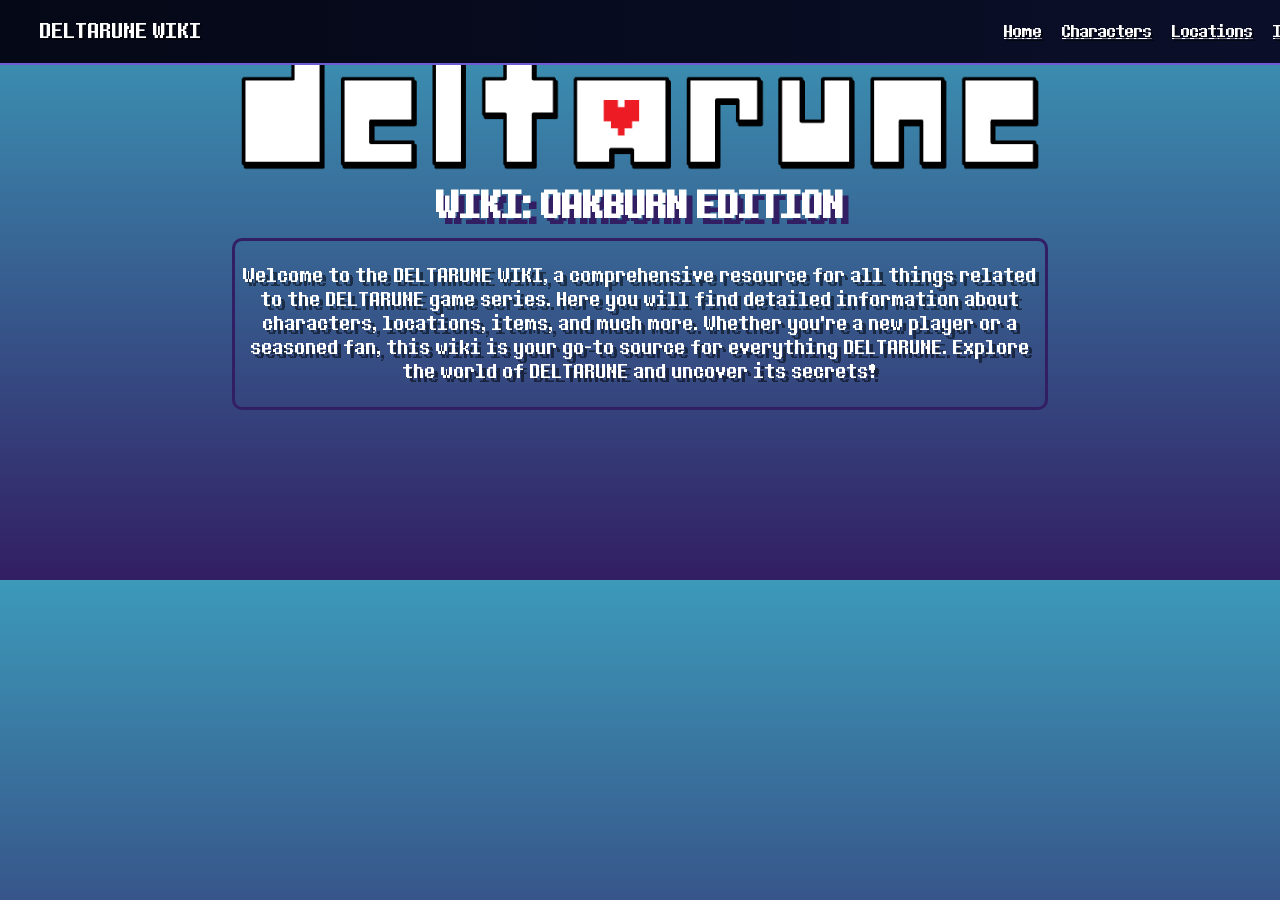
==== index.html @ 46a33f10 "one hell of a start Co-authored-by: Copilot <copilot@github.com>" ====
<!DOCTYPE html>
<html lang="en">
<head>
    <meta charset="UTF-8">
    <meta name="viewport" content="width=device-width, initial-scale=1.0">
    <title>DELTARUNE WIKI oakburn</title>
    <link rel="stylesheet" href="style.css">
</head>
<body>

<header class="header">
    <div class="nav-left">
        <span class="site-name">DELTARUNE WIKI</span>
    </div>

    <nav class="nav-bar">
        <a href="#">Home</a>
        <a href="#">Characters</a>
        <a href="#">Locations</a>
        <a href="#">Items</a>
    </nav>
</header>

    <img class="logo" src="DRLOGO.png" alt="DELTARUNE Logo">
    <h1 class="subtitle">WIKI: OAKBURN EDITION</h1>

<section class="subtextStyle">
    <p>Welcome to the DELTARUNE WIKI, a comprehensive resource for all things related to the DELTARUNE game series. Here you will find detailed information about characters, locations, items, and much more. Whether you're a new player or a seasoned fan, this wiki is your go-to source for everything DELTARUNE. Explore the world of DELTARUNE and uncover its secrets!</p>
</section>


    


    <script src="script.js"></script>
</body>
</html>
---- style.css ----
html {
    padding: 0px;
}


body {
    font-family: 'Determination';
    margin: 20px;
    padding: 150px;
    background: linear-gradient(to bottom, #3c9ab9, #321e63);
}

.logo {
    position: absolute;
    top: -120px;
    left: 50%;
    transform: translateX(-50%);
    width: 800px;
    height: auto;
}

.subtitle {
    text-align: center;
    color: white;
    font-size: 24px;
    margin-top: 20px;
    text-shadow: #321e63 4px 4px 0px;
    scale: 1.5;
}

.subtextStyle {
    text-align: center;
    color: rgb(255, 255, 255);
    font-size: 18px;
    margin-top: 10px;
    text-shadow: #00000081 4px 4px 0px;
    border: #321e63;
        border-width: 3px;
        border-style: solid;
        border-radius: 10px;
        padding: 5px;
        width: 800px;
        margin-left: auto;
        margin-right: auto;
}

.header{
        position:fixed;
        top:0;
      width:100%;
      background:linear-gradient(to right,#050816,#0b0f2a);
      border-bottom:2px solid #6f5bd3;
      padding:18px 40px;
      display:flex;
      align-items:center;
      justify-content:space-between;
}   

@font-face {
  font-family: 'Determination';
  src: url('determination.ttf') format('truetype');
  font-weight: normal;
  font-style: normal;
}

.header {
    position: fixed;
    top: 0;
    left: 0;
    z-index: 1000;
}

.site-name {
    color: white;
    font-size: 20px;
    text-shadow: #00000081 2px 2px 0px;
}

.nav-bar {
    display: flex;
    gap: 20px;
}

.nav-bar a {
    color: white;
    font-size: 16px;
    text-shadow: #00000081 2px 2px 0px;
    transition: 0.2s;
}

.nav-bar a:hover {
    color: #ffea00;
    transform: scale(1.2);
}
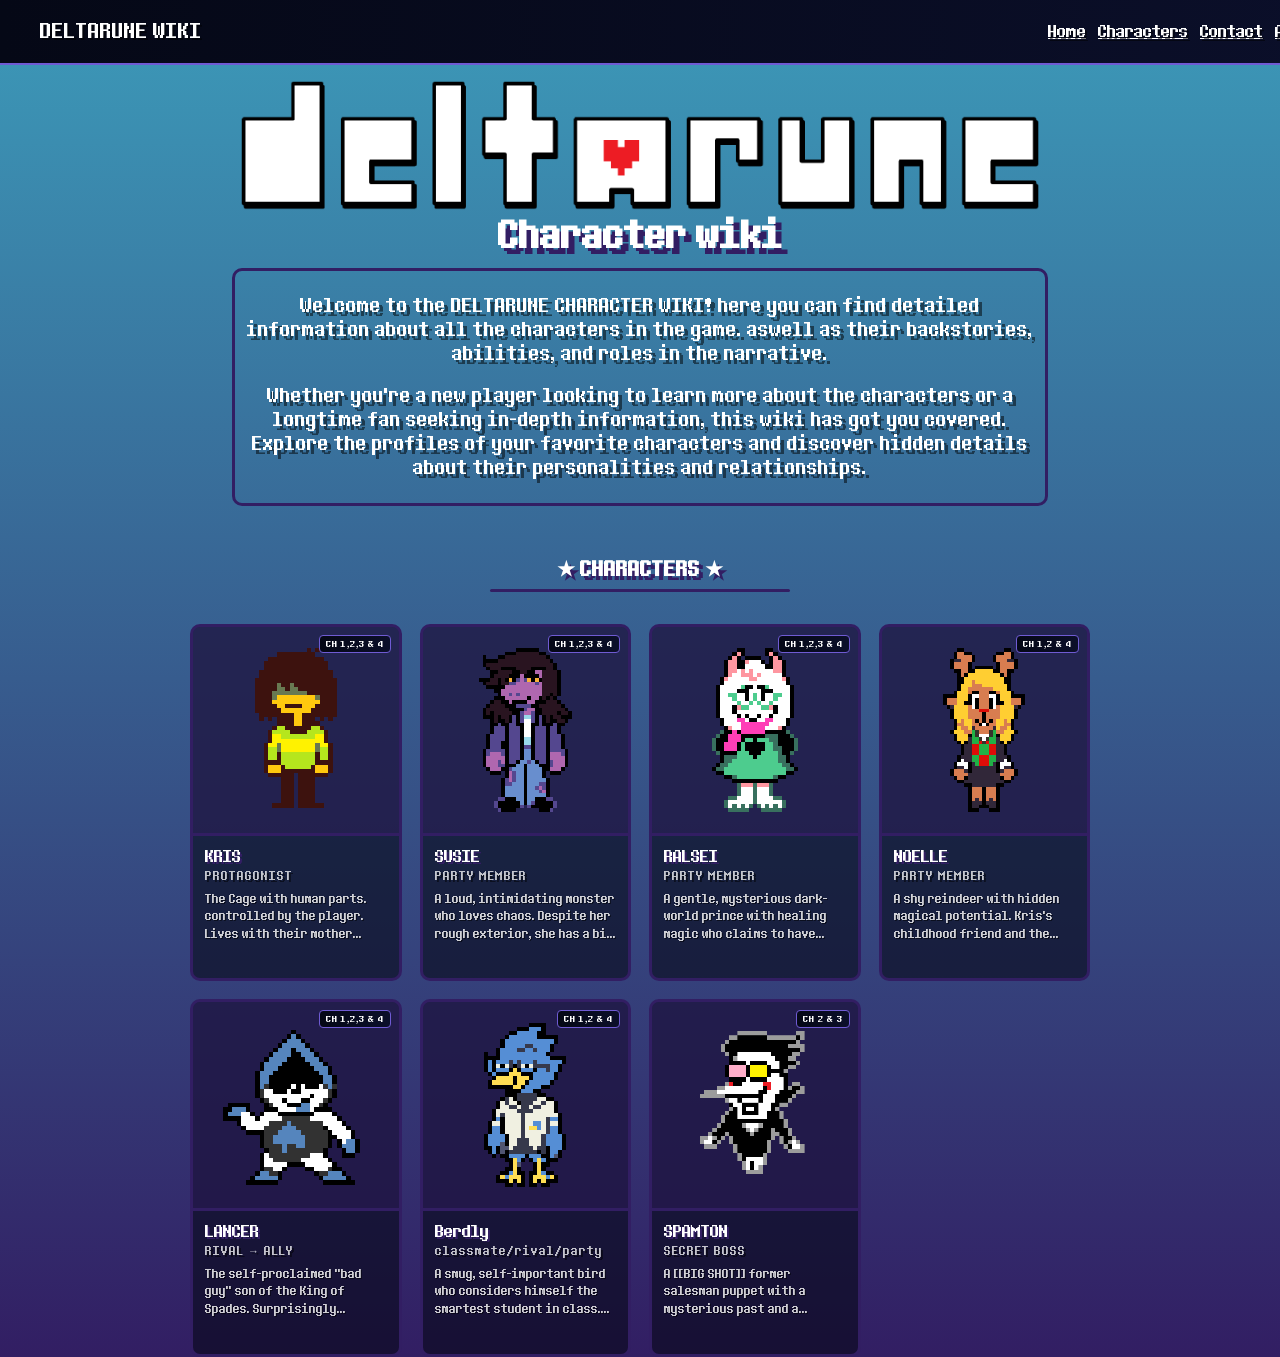
==== commit 84f59e3f: "character link fix Co-authored-by: Copilot <copilot@github.com>" ====
--- a/index.html
+++ b/index.html
@@ -8,7 +8,7 @@
 </head>
 <body>
 
-<header class="header">
+    <header class="header">
     <div class="nav-left">
         <span class="site-name">DELTARUNE WIKI</span>
     </div>
@@ -16,16 +16,103 @@
     <nav class="nav-bar">
         <a href="#">Home</a>
         <a href="#">Characters</a>
-        <a href="#">Locations</a>
-        <a href="#">Items</a>
+        <a href="#">Contact</a>
+        <a href="#">About</a>
     </nav>
 </header>
 
     <img class="logo" src="DRLOGO.png" alt="DELTARUNE Logo">
-    <h1 class="subtitle">WIKI: OAKBURN EDITION</h1>
+    <h1 class="subtitle">Character wiki</h1>
 
 <section class="subtextStyle">
-    <p>Welcome to the DELTARUNE WIKI, a comprehensive resource for all things related to the DELTARUNE game series. Here you will find detailed information about characters, locations, items, and much more. Whether you're a new player or a seasoned fan, this wiki is your go-to source for everything DELTARUNE. Explore the world of DELTARUNE and uncover its secrets!</p>
+    <p>Welcome to the DELTARUNE CHARACTER WIKI! here you can find detailed information about all the characters in the game. aswell as their backstories, abilities, and roles in the narrative.</p>
+    <p>Whether you're a new player looking to learn more about the characters or a longtime fan seeking in-depth information, this wiki has got you covered. Explore the profiles of your favorite characters and discover hidden details about their personalities and relationships.</p>
+</section>
+
+    <section class="characters-section">
+        <h2 class="section-title">★ CHARACTERS ★</h2>
+        <hr class="section-divider">
+ 
+        <div class="card-grid">
+ 
+            <a class="char-card" href="Character pages/Kris.html">
+                <span class="chapter-badge">CH 1,2,3 & 4</span>
+                <div class="char-portrait"><img src="characters/Kris_overworld_static.webp" alt="Kris Standing still in their overworld form"></div>
+                <div class="char-info">
+                    <p class="char-name">KRIS</p>
+                    <p class="char-role">PROTAGONIST</p>
+                    <p class="char-desc">The Cage with human parts. controlled by the player. Lives with their mother Toriel and attends Hometown's school.</p>
+                    <span class="char-more">READ MORE »</span>
+                </div>
+            </a>
+ 
+            <a class="char-card" href="#">
+                <span class="chapter-badge">CH 1,2,3 & 4</span>
+                <div class="char-portrait"><img src="characters/Susie_overworld_eyes.webp" alt="Susie Standing still in their overworld form"></div>
+                <div class="char-info">
+                    <p class="char-name">SUSIE</p>
+                    <p class="char-role">PARTY MEMBER</p>
+                    <p class="char-desc">A loud, intimidating monster who loves chaos. Despite her rough exterior, she has a big caring side.</p>
+                    <span class="char-more">READ MORE »</span>
+                </div>
+            </a>
+ 
+            <a class="char-card" href="#">
+                <span class="chapter-badge">CH 1,2,3 & 4</span>
+                <div class="char-portrait"><img src="characters/Ralsei_overworld_hatless.webp" alt="Ralsei Standing still in their overworld form"></div>
+                <div class="char-info">
+                    <p class="char-name">RALSEI</p>
+                    <p class="char-role">PARTY MEMBER</p>
+                    <p class="char-desc">A gentle, mysterious dark-world prince with healing magic who claims to have been waiting for the heroes.</p>
+                    <span class="char-more">READ MORE »</span>
+                </div>
+            </a>
+ 
+            <a class="char-card" href="#">
+                <span class="chapter-badge">CH 1,2 & 4</span>
+                <div class="char-portrait"><img src="characters/Noelle_Holiday_overworld.webp" alt="Noelle Standing still in their overworld form"></div>
+                <div class="char-info">
+                    <p class="char-name">NOELLE</p>
+                    <p class="char-role">PARTY MEMBER</p>
+                    <p class="char-desc">A shy reindeer with hidden magical potential. Kris's childhood friend and the mayor's daughter.</p>
+                    <span class="char-more">READ MORE »</span>
+                </div>
+            </a>
+ 
+            <a class="char-card" href="#">
+                <span class="chapter-badge">CH 1,2,3 & 4</span>
+                <div class="char-portrait"><img src="characters/Lancer_overworld_static.webp" alt="lancer standing in a cool lancer way"></div>
+                <div class="char-info">
+                    <p class="char-name">LANCER</p>
+                    <p class="char-role">RIVAL → ALLY</p>
+                    <p class="char-desc">The self-proclaimed "bad guy" son of the King of Spades. Surprisingly lovable and eager to be evil.</p>
+                    <span class="char-more">READ MORE »</span>
+                </div>
+            </a>
+ 
+            <a class="char-card" href="#">
+                <span class="chapter-badge">CH 1,2 & 4</span>
+                <div class="char-portrait"><img src="characters/Berdly_overworld.webp" alt=""></div>
+                <div class="char-info">
+                    <p class="char-name">Berdly</p>
+                    <p class="char-role">classmate/rival/party</p>
+                    <p class="char-desc">A smug, self-important bird who considers himself the smartest student in class. More complex than he seems.</p>
+                    <span class="char-more">READ MORE »</span>
+                </div>
+            </a>
+ 
+            <a class="char-card" href="#">
+                <span class="chapter-badge">CH 2 & 3</span>
+                <div class="char-portrait"><img src="characters/Spamton_G._Spamton.webp" alt="WHY ARE YOU LOOKING AT [#1 rated salesman 1997] LIKE THAT? GET OUT OF HERE!"></div>
+                <div class="char-info">
+                    <p class="char-name">SPAMTON</p>
+                    <p class="char-role">SECRET BOSS</p>
+                    <p class="char-desc">A [[BIG SHOT]] former salesman puppet with a mysterious past and a desperate hunger for freedom.</p>
+                    <span class="char-more">READ MORE »</span>
+                </div>
+            </a>
+ 
+        </div>
 </section>
 
 
--- a/style.css
+++ b/style.css
@@ -1,18 +1,18 @@
 html {
-    padding: 0px;
 }
 
 
 body {
     font-family: 'Determination';
-    margin: 20px;
-    padding: 150px;
+    margin: 0px;
+    padding: 200px 0px 0px;
     background: linear-gradient(to bottom, #3c9ab9, #321e63);
+    background-position: absolute;
 }
 
 .logo {
     position: absolute;
-    top: -120px;
+    top: -80px;
     left: 50%;
     transform: translateX(-50%);
     width: 800px;
@@ -78,7 +78,11 @@
 
 .nav-bar {
     display: flex;
-    gap: 20px;
+    gap: 12px;
+    flex-wrap: wrap;
+    align-items: center;
+    justify-content: flex-end;
+    overflow-x: auto;
 }
 
 .nav-bar a {
@@ -91,4 +95,175 @@
 .nav-bar a:hover {
     color: #ffea00;
     transform: scale(1.2);
+}
+
+@media (max-width: 600px) {
+    .header { padding: 12px 10px; flex-direction: column; align-items: stretch; gap: 8px; }
+    .nav-bar { justify-content: center; gap: 8px; }
+    .subtextStyle { width: auto; margin-left: 10px; margin-right: 10px; }
+    .logo { width: 60vw; left: 50%; transform: translateX(-50%); top: -80px; }
+}
+
+.characters-section {
+    margin: 50px auto 0;
+    max-width: 900px;
+    padding: 0 20px;
+}
+
+.section-title {
+    text-align: center;
+    color: white;
+    font-size: 20px;
+    margin-top: 20px;
+    margin-bottom: 6px;
+    text-shadow: #321e63 4px 4px 0px;
+}
+
+.section-divider {
+    width: 300px;
+    height: 3px;
+    background: #321e63;
+    border: none;
+    border-radius: 10px;
+    margin: 0 auto 32px;
+}
+
+.card-grid {
+    display: grid;
+    grid-template-columns: repeat(auto-fill, minmax(175px, 1fr));
+    gap: 18px;
+}
+
+.char-card {
+    position: relative;
+    background: rgba(5, 8, 22, 0.6);
+    border: 3px solid #321e63;
+    border-radius: 10px;
+    overflow: hidden;
+    cursor: pointer;
+    text-decoration: none;
+    display: block;
+    transition: transform 0.18s ease, border-color 0.18s ease, box-shadow 0.18s ease;
+    opacity: 0;
+    animation: cardIn 0.4s ease forwards;
+}
+
+.char-card:hover {
+    transform: translateY(-5px) scale(1.03);
+    border-color: #ffea00;
+}
+
+.char-portrait {
+    width: 100%;
+    aspect-ratio: 1 / 1;
+    display: flex;
+    align-items: center;
+    justify-content: center;
+    font-size: 60px;
+    background: rgba(50, 30, 99, 0.4);
+    border-bottom: 3px solid #321e63;
+    position: relative;
+    overflow: hidden;
+}
+
+.char-portrait img {
+    width: 80%;
+    height: 80%;
+    object-fit: contain;
+    image-rendering: pixelated;
+}
+
+.char-card:hover .char-portrait::after {
+    content: '';
+    position: absolute;
+    inset: 0;
+    background: repeating-linear-gradient(
+        to bottom,
+        transparent, transparent 3px,
+        rgba(255,255,255,0.04) 3px, rgba(255,255,255,0.04) 4px
+    );
+    pointer-events: none;
+}
+
+
+.char-info {
+    padding: 10px 12px 12px;
+}
+
+.char-name {
+    color: white;
+    font-size: 16px;
+    margin: 0 0 2px;
+    text-shadow: #321e63 2px 2px 0px;
+    white-space: nowrap;
+    overflow: hidden;
+    text-overflow: ellipsis;
+}
+
+.char-role {
+    color: rgba(255, 255, 255, 0.75);
+    font-size: 11px;
+    margin: 0 0 7px;
+    text-shadow: #00000081 2px 2px 0px;
+    letter-spacing: 1px;
+}
+
+.char-desc {
+    color: rgba(255, 255, 255, 0.8);
+    font-size: 11px;
+    line-height: 1.6;
+    margin: 0;
+    text-shadow: #00000081 1px 1px 0px;
+    display: -webkit-box;
+    -webkit-line-clamp: 3;
+    -webkit-box-orient: vertical;
+    overflow: hidden;
+}
+
+.char-more {
+    display: block;
+    margin-top: 8px;
+    color: #ffea00;
+    font-size: 11px;
+    letter-spacing: 2px;
+    text-shadow: #321e63 2px 2px 0px;
+    opacity: 0;
+    transform: translateY(4px);
+    transition: opacity 0.18s, transform 0.18s;
+}
+
+.char-card:hover .char-more {
+    opacity: 1;
+    transform: translateY(0);
+}
+
+.chapter-badge {
+    position: absolute;
+    top: 8px;
+    right: 8px;
+    background: linear-gradient(to right, #050816, #0b0f2a);
+    border: 1px solid #6f5bd3;
+    color: white;
+    font-size: 9px;
+    letter-spacing: 1px;
+    padding: 2px 6px;
+    border-radius: 4px;
+    z-index: 3;
+}
+
+.char-card:nth-child(1) { animation-delay: 0.05s; }
+.char-card:nth-child(2) { animation-delay: 0.05s; }
+.char-card:nth-child(3) { animation-delay: 0.05s; }
+.char-card:nth-child(4) { animation-delay: 0.05s; }
+.char-card:nth-child(5) { animation-delay: 0.05s; }
+.char-card:nth-child(6) { animation-delay: 0.05s; }
+.char-card:nth-child(7) { animation-delay: 0.05s; }
+
+@keyframes cardIn {
+    from { opacity: 0; transform: translateY(20px); }
+    to   { opacity: 1; transform: translateY(0); }
+}
+
+@media (max-width: 600px) {
+    .characters-section { padding: 0 12px; }
 }
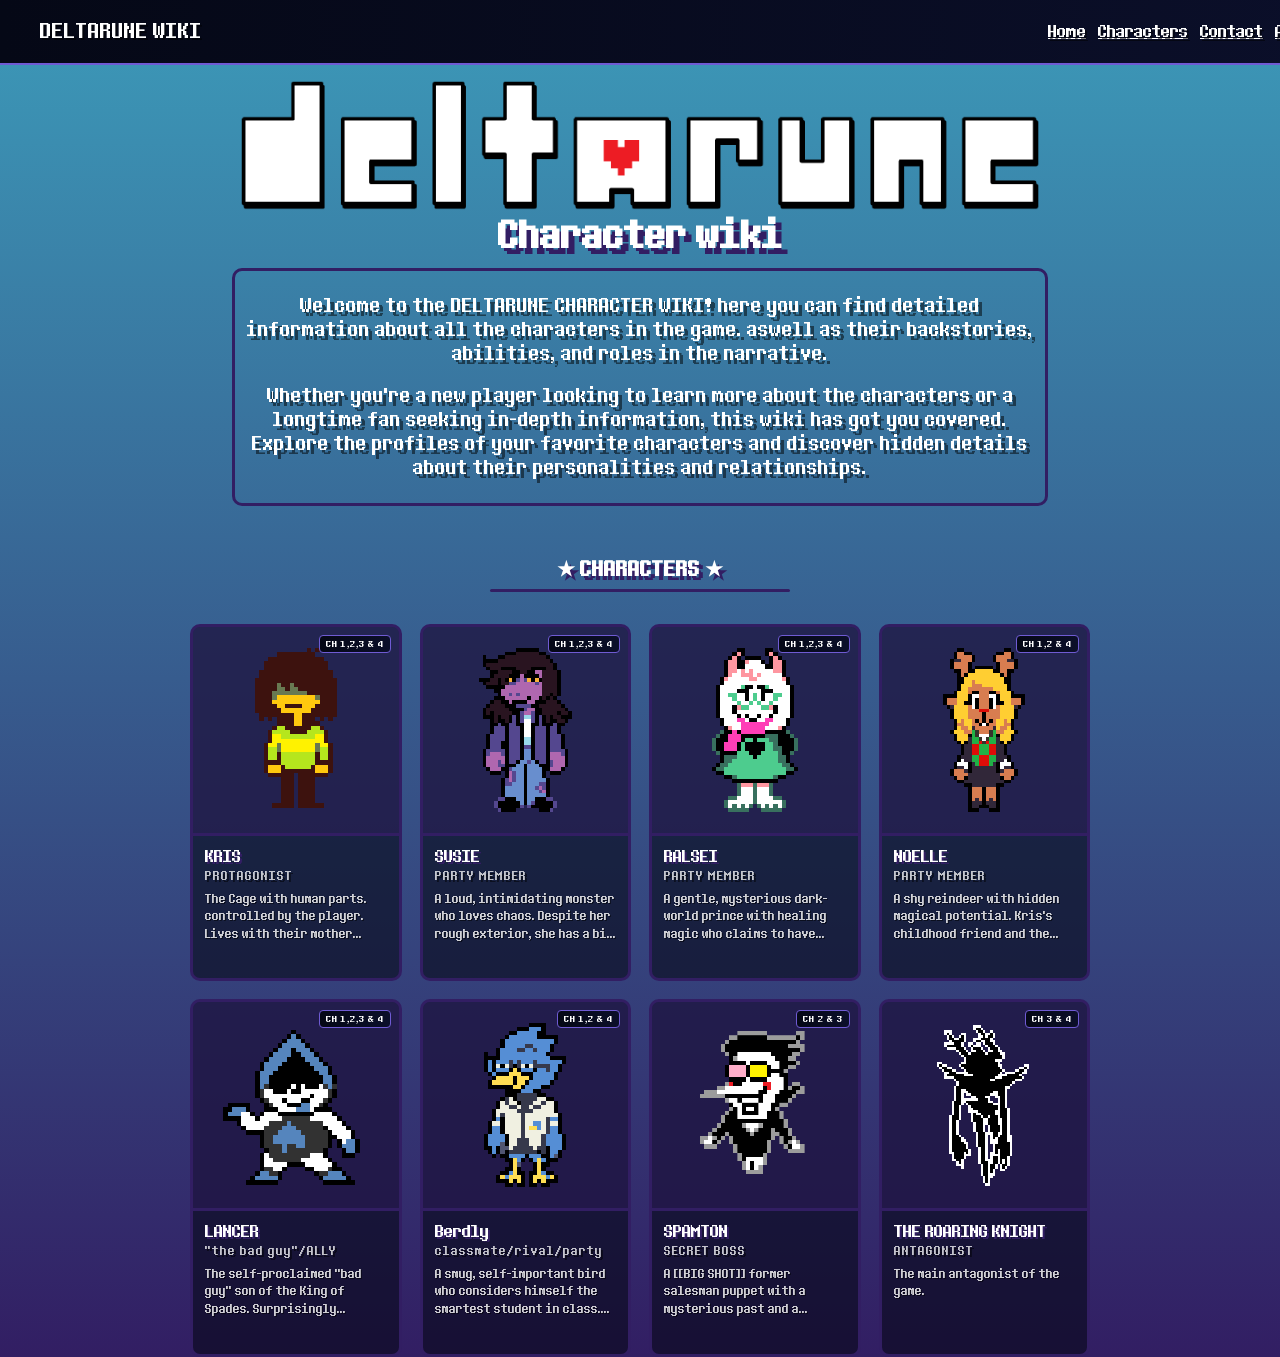
==== commit eeffc3cc: "about us has started and i've added a bit on the main age characters Co-authored-by: Copilot <copilo" ====
--- a/index.html
+++ b/index.html
@@ -14,10 +14,10 @@
     </div>
 
     <nav class="nav-bar">
-        <a href="#">Home</a>
-        <a href="#">Characters</a>
-        <a href="#">Contact</a>
-        <a href="#">About</a>
+        <a href="index.html">Home</a>
+        <a href="characters.html">Characters</a>
+        <a href="contact.html">Contact</a>
+        <a href="about.html">About</a>
     </nav>
 </header>
 
@@ -84,7 +84,7 @@
                 <div class="char-portrait"><img src="characters/Lancer_overworld_static.webp" alt="lancer standing in a cool lancer way"></div>
                 <div class="char-info">
                     <p class="char-name">LANCER</p>
-                    <p class="char-role">RIVAL → ALLY</p>
+                    <p class="char-role">"the bad guy"/ALLY</p>
                     <p class="char-desc">The self-proclaimed "bad guy" son of the King of Spades. Surprisingly lovable and eager to be evil.</p>
                     <span class="char-more">READ MORE »</span>
                 </div>
@@ -111,6 +111,17 @@
                     <span class="char-more">READ MORE »</span>
                 </div>
             </a>
+
+                        <a class="char-card" href="#">
+                <span class="chapter-badge">CH 3 & 4</span>
+                <div class="char-portrait"><img src="characters/KnightFaceAwayy.webp" alt="The Roaring Knight standing in a dramatic pose"></div>
+                <div class="char-info">
+                    <p class="char-name">THE ROARING KNIGHT</p>
+                    <p class="char-role">ANTAGONIST</p>
+                    <p class="char-desc">The main antagonist of the game.</p>
+                    <span class="char-more">READ MORE »</span>
+                </div>
+            </a>
  
         </div>
 </section>
--- a/style.css
+++ b/style.css
@@ -1,5 +1,3 @@
-html {
-}
 
 
 body {
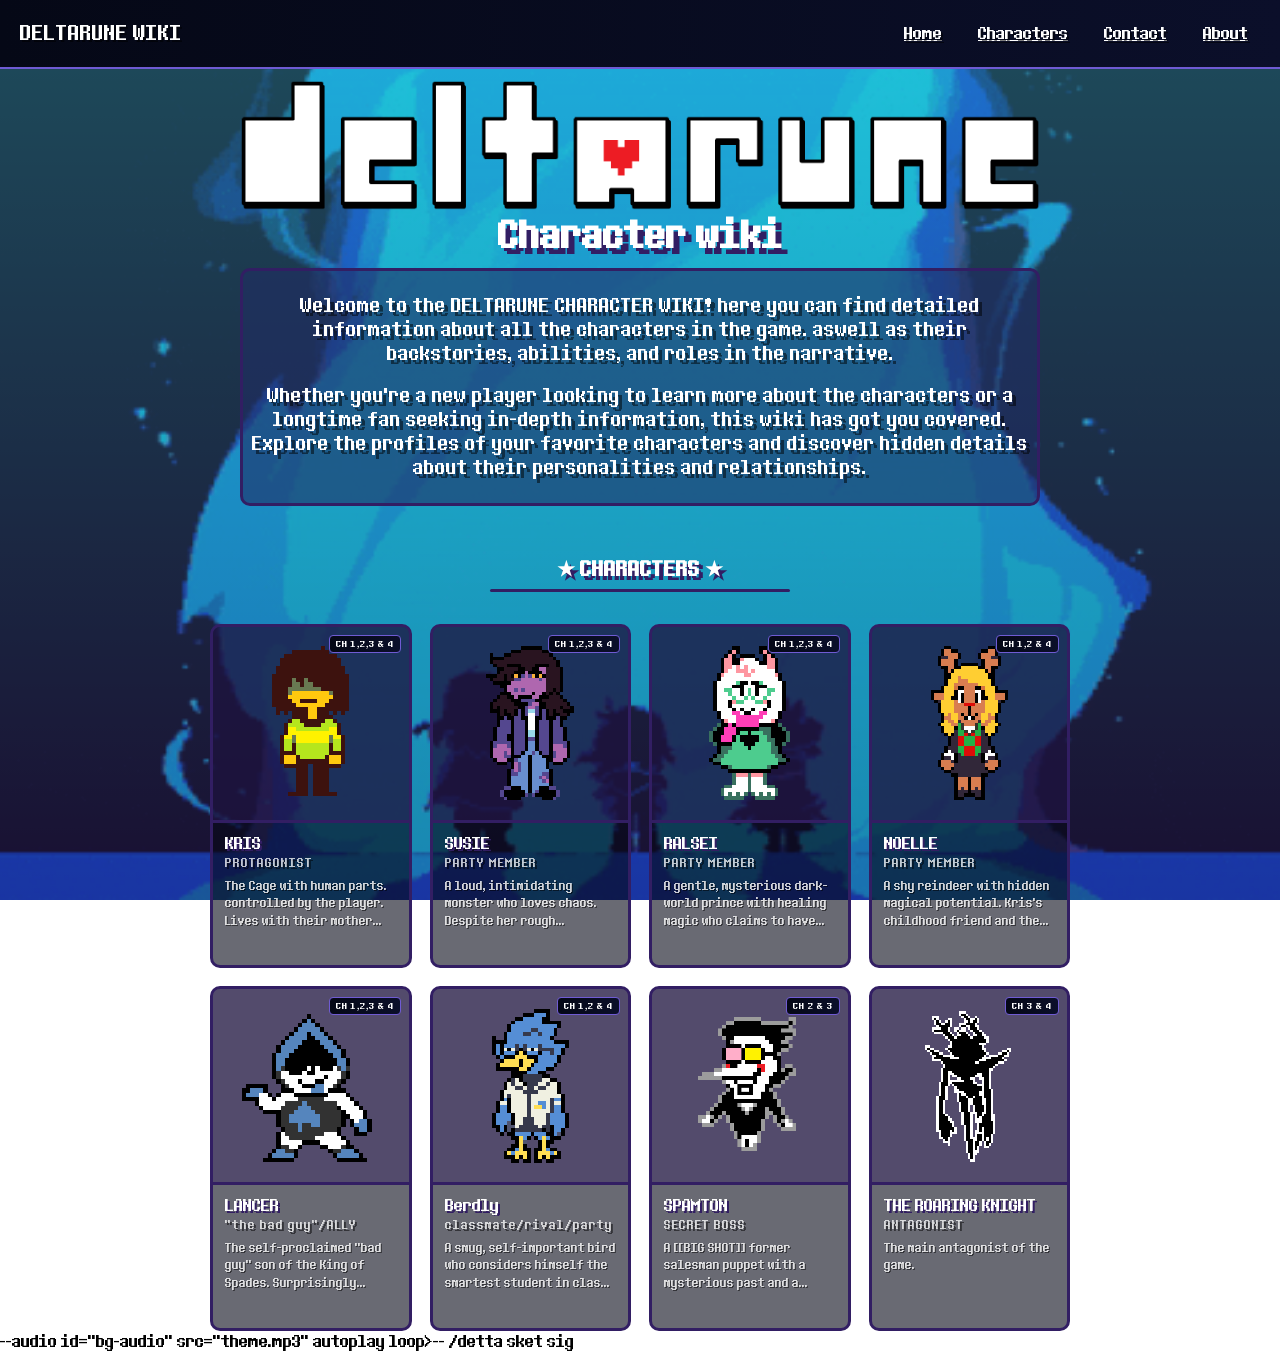
==== commit 6c6f822e: "locked in som fan oh god" ====
--- a/index.html
+++ b/index.html
@@ -6,6 +6,7 @@
     <title>DELTARUNE WIKI oakburn</title>
     <link rel="stylesheet" href="style.css">
 </head>
+
 <body>
 
     <header class="header">
@@ -20,6 +21,12 @@
         <a href="about.html">About</a>
     </nav>
 </header>
+ 
+
+
+
+
+
 
     <img class="logo" src="DRLOGO.png" alt="DELTARUNE Logo">
     <h1 class="subtitle">Character wiki</h1>
@@ -125,9 +132,7 @@
  
         </div>
 </section>
-
-
-    
+      --audio id="bg-audio" src="theme.mp3" autoplay loop>-- /detta sket sig
 
 
     <script src="script.js"></script>
--- a/style.css
+++ b/style.css
@@ -1,11 +1,45 @@
-
+html {
+    overflow-x: hidden;
+    box-sizing: border-box;
+}
+
+*, *::before, *::after {
+    box-sizing: inherit;
+}
 
 body {
     font-family: 'Determination';
     margin: 0px;
     padding: 200px 0px 0px;
+    min-height: 100vh;
+    position: relative;
     background: linear-gradient(to bottom, #3c9ab9, #321e63);
-    background-position: absolute;
+    background-attachment: fixed;
+    background-size: cover;
+    background-position: top center;
+    overflow-x: hidden;
+}
+
+body::before {
+    content: '';
+    position: fixed;
+    inset: 0;
+    z-index: -1;
+    background-image: url("wall.gif");
+    background-repeat: no-repeat;
+    background-position: center center;
+    background-size: cover;
+    opacity: 0.5;
+    pointer-events: none;
+    rendering: pixelated;
+}
+
+:root {
+    --bg-card: rgba(5, 8, 22, 0.85);
+    --border: rgba(255, 255, 255, 0.2);
+    --radius: 16px;
+    --text: #ffffff;
+    --text-muted: rgba(255, 255, 255, 0.8);
 }
 
 .logo {
@@ -13,7 +47,7 @@
     top: -80px;
     left: 50%;
     transform: translateX(-50%);
-    width: 800px;
+    width: min(800px, 90vw);
     height: auto;
 }
 
@@ -33,26 +67,35 @@
     margin-top: 10px;
     text-shadow: #00000081 4px 4px 0px;
     border: #321e63;
-        border-width: 3px;
-        border-style: solid;
-        border-radius: 10px;
-        padding: 5px;
-        width: 800px;
-        margin-left: auto;
-        margin-right: auto;
-}
-
-.header{
-        position:fixed;
-        top:0;
-      width:100%;
-      background:linear-gradient(to right,#050816,#0b0f2a);
-      border-bottom:2px solid #6f5bd3;
-      padding:18px 40px;
-      display:flex;
-      align-items:center;
-      justify-content:space-between;
-}   
+    border-width: 3px;
+    border-style: solid;
+    border-radius: 10px;
+    padding: 5px;
+    background: rgba(33, 46, 100, 0.6);
+    width: min(800px, calc(100% - 20px));
+    margin-left: auto;
+    margin-right: auto;
+}
+
+.header {
+    position: fixed;
+    top: 0;
+    left: 0;
+    right: 0;
+    z-index: 1000;
+
+    width: 100%;
+    background: linear-gradient(to right, #050816, #0b0f2a);
+    border-bottom: 2px solid #6f5bd3;
+
+    padding: 18px 20px;
+
+    display: flex;
+    align-items: center;
+    justify-content: space-between;
+
+    overflow-x: hidden;
+}
 
 @font-face {
   font-family: 'Determination';
@@ -61,13 +104,6 @@
   font-style: normal;
 }
 
-.header {
-    position: fixed;
-    top: 0;
-    left: 0;
-    z-index: 1000;
-}
-
 .site-name {
     color: white;
     font-size: 20px;
@@ -78,9 +114,9 @@
     display: flex;
     gap: 12px;
     flex-wrap: wrap;
-    align-items: center;
     justify-content: flex-end;
-    overflow-x: auto;
+    max-width: 100%;
+    min-width: 0;
 }
 
 .nav-bar a {
@@ -88,6 +124,8 @@
     font-size: 16px;
     text-shadow: #00000081 2px 2px 0px;
     transition: 0.2s;
+    white-space: nowrap;
+    padding: 0.3rem 0.75rem;
 }
 
 .nav-bar a:hover {
@@ -98,8 +136,9 @@
 @media (max-width: 600px) {
     .header { padding: 12px 10px; flex-direction: column; align-items: stretch; gap: 8px; }
     .nav-bar { justify-content: center; gap: 8px; }
+    .nav-bar a { flex: 1 1 45%; max-width: 45%; text-align: center; }
     .subtextStyle { width: auto; margin-left: 10px; margin-right: 10px; }
-    .logo { width: 60vw; left: 50%; transform: translateX(-50%); top: -80px; }
+    .logo { width: min(800px, 90vw); top: -80px; }
 }
 
 .characters-section {
@@ -171,19 +210,6 @@
     image-rendering: pixelated;
 }
 
-.char-card:hover .char-portrait::after {
-    content: '';
-    position: absolute;
-    inset: 0;
-    background: repeating-linear-gradient(
-        to bottom,
-        transparent, transparent 3px,
-        rgba(255,255,255,0.04) 3px, rgba(255,255,255,0.04) 4px
-    );
-    pointer-events: none;
-}
-
-
 .char-info {
     padding: 10px 12px 12px;
 }
@@ -249,6 +275,185 @@
     z-index: 3;
 }
 
+.wiki-body {
+    max-width: 900px;
+    margin: 40px auto 80px;
+    padding: 0 20px;
+}
+
+.wiki-article {
+    display: flex;
+    gap: 28px;
+    align-items: flex-start;
+    transform: scale(1.06);
+    transform-origin: top center;
+}
+
+.wiki-infobox {
+    width: 220px;
+    flex-shrink: 0;
+}
+
+.wiki-section {
+    margin-bottom: 32px;
+}
+
+.infobox-portrait img {
+    width: 100%;
+    height: auto;
+    object-fit: contain;
+    image-rendering: pixelated;
+    display: block;
+    max-width: 220px;
+    margin: 0 auto;
+}
+
+@media (max-width: 900px) {
+    .wiki-article { transform: none; }
+    .wiki-infobox { width: 180px; }
+    .infobox-portrait img { max-width: 180px; }
+}
+
+.infobox-table {
+    width: 100%;
+    border-collapse: collapse;
+    font-size: 11px;
+}
+
+.infobox-table tr + tr td {
+    border-top: 1px solid rgba(50, 30, 99, 0.5);
+}
+
+.infobox-table td {
+    padding: 5px 8px;
+    vertical-align: top;
+    line-height: 1.5;
+    
+}
+
+.infobox-table td:first-child {
+    color: rgba(255,255,255,0.45);
+    letter-spacing: 1px;
+    white-space: nowrap;
+}
+
+.infobox-table td:last-child {
+    color: rgba(255,255,255,0.85);
+}
+
+.wiki-content {
+    flex: 1;
+    min-width: 0;
+    background: rgba(5, 8, 22, 0.18);
+    border: 3px solid #321e63;
+    border-radius: 10px;
+    padding: 16px;
+    margin-bottom: 18px;
+    color: rgba(255,255,255,0.95);
+    font-size: 18px;
+    text-shadow: #00000081 2px 2px 0px;
+    font-family: 'Determination', sans-serif;
+}
+
+.wiki-content p {
+    color: rgb(255, 255, 255);
+    font-size: 13px;
+    line-height: 1.8;
+    margin: 0 0 12px;
+    text-shadow: #000 1px 1px 0;
+}
+
+.wiki-content p strong {
+    color: #ffea00;
+    text-shadow: #321e63 1px 1px 0;
+}
+
+.wiki-content .wiki-section {
+    background: transparent;
+    margin-bottom: 20px;
+    padding: 0;
+}
+
+
+.contact-section {
+  display: flex;
+  flex-direction: column;
+  align-items: center;
+  justify-content: center;
+  width: min(100%, 900px);
+  margin: 0 auto 60px;
+  padding: 2rem 1rem 3rem;
+  text-align: center;
+}
+
+.contact-section h2 {
+  font-size: 2rem;
+  margin-bottom: 0.75rem;
+  font-family: 'Determination', sans-serif;
+}
+.contact-section p {
+  color: var(--text-muted);
+  margin-bottom: 1.5rem;
+  max-width: 660px;
+}
+.contact-form {
+  background: var(--bg-card);
+  border: 1px solid var(--border);
+  border-radius: var(--radius);
+  padding: 1.5rem;
+  width: 100%;
+  max-width: 540px;
+  color: var(--text);
+  font-family: 'Determination', sans-serif;
+}
+
+.contact-form label {
+  display: block;
+  margin-bottom: 0.5rem;
+  color: var(--text);
+  font-weight: 600;
+}
+
+.contact-form input,
+
+.contact-form textarea {
+  width: 100%;
+  padding: 0.85rem 1rem;
+  margin-bottom: 1.2px;
+  border: 1px solid rgba(255, 255, 255, 0.25);
+  border-radius: 5px;
+  background: rgba(10, 10, 22, 0.07);
+  color: var(--text);
+  font-size: 1rem;
+  font-family: inherit;
+}
+
+.contact-form input::placeholder,
+.contact-form textarea::placeholder {
+  color: rgba(255, 255, 255, 0.65);
+}
+
+.contact-form button {
+  display: inline-block;
+  padding: 0.9rem 1.4rem;
+  border: none;
+  border-radius: 0.85rem;
+  background: #28275f;
+  color: #050816;
+  transition: transform 0.2s ease, background 0.2s ease;
+  font-family: inherit;
+}
+
+.contact-form button:hover {
+  transform: translateY(-1px);
+  background: #ffd000;
+}
+
+@media (max-width: 640px) {
+    .wiki-article { flex-direction: column-reverse; }
+    .wiki-infobox { width: 100%; }
+}
+
 .char-card:nth-child(1) { animation-delay: 0.05s; }
 .char-card:nth-child(2) { animation-delay: 0.05s; }
 .char-card:nth-child(3) { animation-delay: 0.05s; }
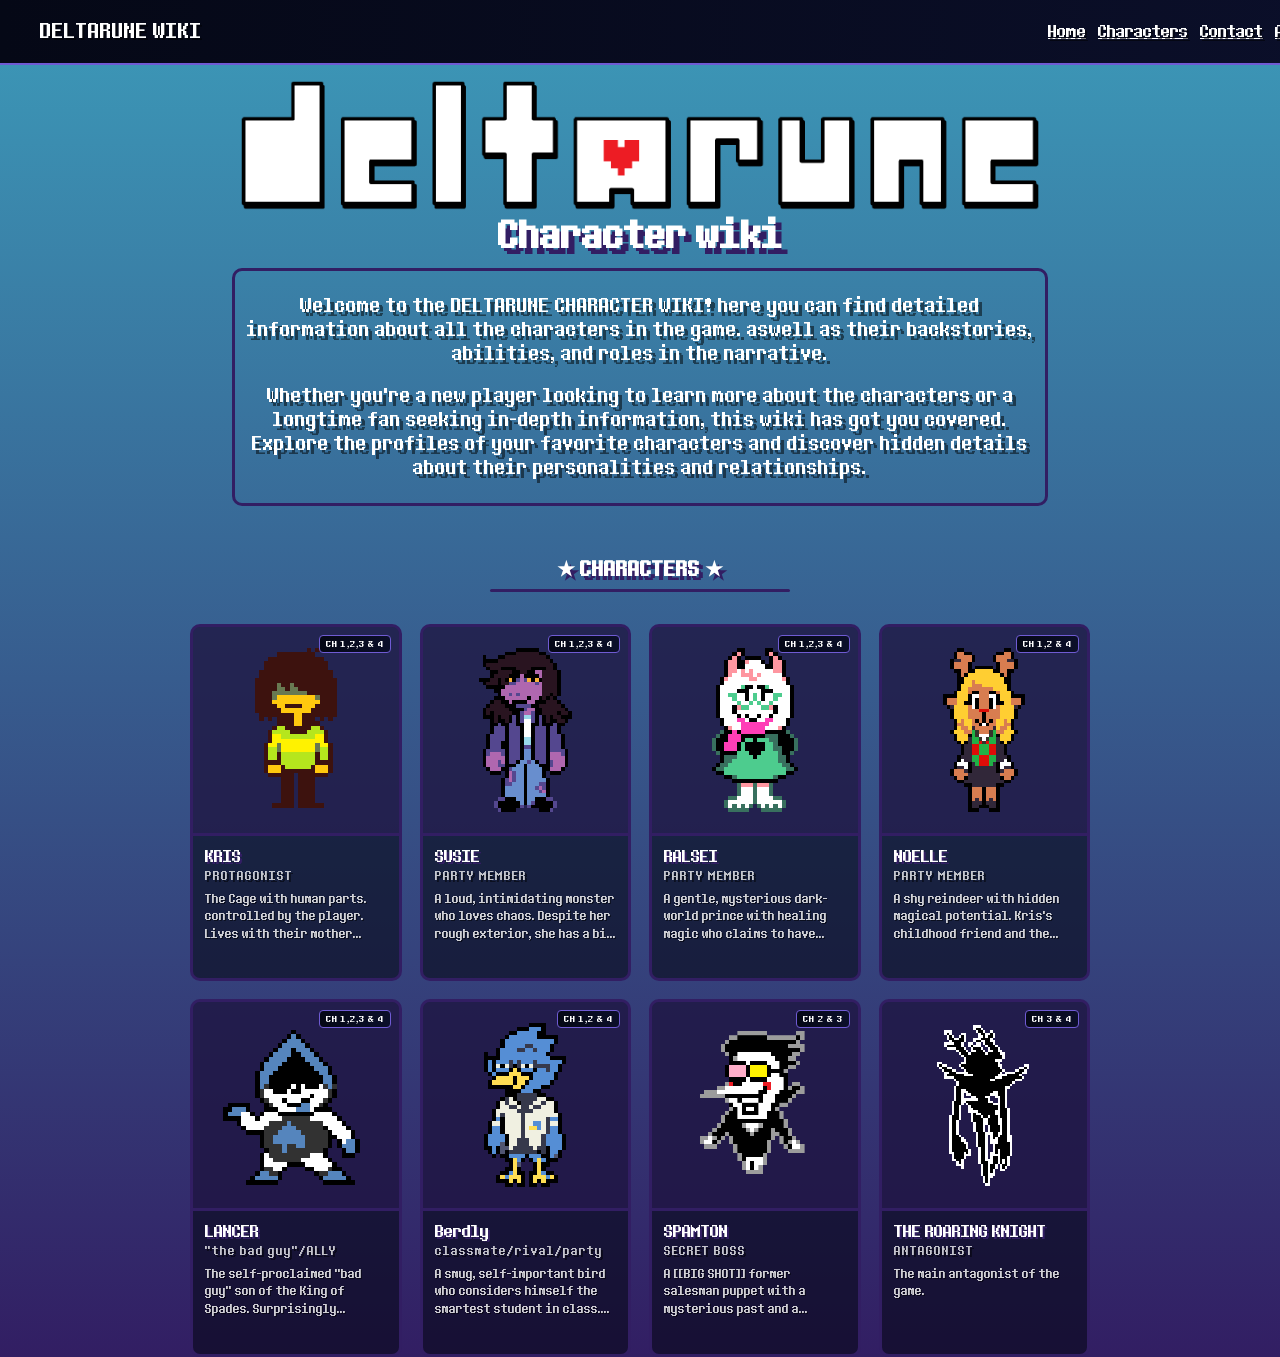
==== commit 473f2408: "small things" ====
--- a/index.html
+++ b/index.html
@@ -132,7 +132,7 @@
  
         </div>
 </section>
-      --audio id="bg-audio" src="theme.mp3" autoplay loop>-- /detta sket sig
+    
 
 
     <script src="script.js"></script>
--- a/style.css
+++ b/style.css
@@ -1,56 +1,24 @@
-html {
-    overflow-x: hidden;
-    box-sizing: border-box;
-}
-
-*, *::before, *::after {
-    box-sizing: inherit;
-}
+
 
 body {
     font-family: 'Determination';
     margin: 0px;
     padding: 200px 0px 0px;
-    min-height: 100vh;
-    position: relative;
     background: linear-gradient(to bottom, #3c9ab9, #321e63);
-    background-attachment: fixed;
-    background-size: cover;
-    background-position: top center;
-    overflow-x: hidden;
-}
-
-body::before {
-    content: '';
-    position: fixed;
-    inset: 0;
-    z-index: -1;
-    background-image: url("wall.gif");
-    background-repeat: no-repeat;
-    background-position: center center;
-    background-size: cover;
-    opacity: 0.5;
-    pointer-events: none;
-    rendering: pixelated;
-}
-
-:root {
-    --bg-card: rgba(5, 8, 22, 0.85);
-    --border: rgba(255, 255, 255, 0.2);
-    --radius: 16px;
-    --text: #ffffff;
-    --text-muted: rgba(255, 255, 255, 0.8);
-}
-
+    background-position: absolute;
+}
+
+/* Centered page logo image */
 .logo {
     position: absolute;
     top: -80px;
     left: 50%;
     transform: translateX(-50%);
-    width: min(800px, 90vw);
+    width: 800px;
     height: auto;
 }
 
+/* Main subtitle styling below the logo */
 .subtitle {
     text-align: center;
     color: white;
@@ -60,6 +28,7 @@
     scale: 1.5;
 }
 
+/* Styled text box description */
 .subtextStyle {
     text-align: center;
     color: rgb(255, 255, 255);
@@ -67,36 +36,29 @@
     margin-top: 10px;
     text-shadow: #00000081 4px 4px 0px;
     border: #321e63;
-    border-width: 3px;
+     border-width: 3px;
     border-style: solid;
     border-radius: 10px;
     padding: 5px;
-    background: rgba(33, 46, 100, 0.6);
-    width: min(800px, calc(100% - 20px));
+    width: 800px;
     margin-left: auto;
     margin-right: auto;
 }
 
-.header {
-    position: fixed;
-    top: 0;
-    left: 0;
-    right: 0;
-    z-index: 1000;
-
-    width: 100%;
-    background: linear-gradient(to right, #050816, #0b0f2a);
-    border-bottom: 2px solid #6f5bd3;
-
-    padding: 18px 20px;
-
-    display: flex;
-    align-items: center;
-    justify-content: space-between;
-
-    overflow-x: hidden;
-}
-
+
+.header{
+        position:fixed;
+        top:0;
+      width:100%;
+      background:linear-gradient(to right,#050816,#0b0f2a);
+      border-bottom:2px solid #6f5bd3;
+      padding:18px 40px;
+      display:flex;
+      align-items:center;
+      justify-content:space-between;
+}   
+
+/* Custom imported pixel-style font */
 @font-face {
   font-family: 'Determination';
   src: url('determination.ttf') format('truetype');
@@ -104,6 +66,8 @@
   font-style: normal;
 }
 
+
+
 .site-name {
     color: white;
     font-size: 20px;
@@ -114,9 +78,9 @@
     display: flex;
     gap: 12px;
     flex-wrap: wrap;
+    align-items: center;
     justify-content: flex-end;
-    max-width: 100%;
-    min-width: 0;
+    overflow-x: auto;
 }
 
 .nav-bar a {
@@ -124,8 +88,6 @@
     font-size: 16px;
     text-shadow: #00000081 2px 2px 0px;
     transition: 0.2s;
-    white-space: nowrap;
-    padding: 0.3rem 0.75rem;
 }
 
 .nav-bar a:hover {
@@ -136,11 +98,11 @@
 @media (max-width: 600px) {
     .header { padding: 12px 10px; flex-direction: column; align-items: stretch; gap: 8px; }
     .nav-bar { justify-content: center; gap: 8px; }
-    .nav-bar a { flex: 1 1 45%; max-width: 45%; text-align: center; }
     .subtextStyle { width: auto; margin-left: 10px; margin-right: 10px; }
-    .logo { width: min(800px, 90vw); top: -80px; }
-}
-
+    .logo { width: 60vw; left: 50%; transform: translateX(-50%); top: -80px; }
+}
+
+/* Characters section container and spacing */
 .characters-section {
     margin: 50px auto 0;
     max-width: 900px;
@@ -165,12 +127,14 @@
     margin: 0 auto 32px;
 }
 
+/* Responsive grid layout for the character cards */
 .card-grid {
     display: grid;
     grid-template-columns: repeat(auto-fill, minmax(175px, 1fr));
     gap: 18px;
 }
 
+/* Card design and hover animation */
 .char-card {
     position: relative;
     background: rgba(5, 8, 22, 0.6);
@@ -190,6 +154,7 @@
     border-color: #ffea00;
 }
 
+/* Portrait container inside each character card */
 .char-portrait {
     width: 100%;
     aspect-ratio: 1 / 1;
@@ -210,10 +175,24 @@
     image-rendering: pixelated;
 }
 
+.char-card:hover .char-portrait::after {
+    content: '';
+    position: absolute;
+    inset: 0;
+    background: repeating-linear-gradient(
+        to bottom,
+        transparent, transparent 3px,
+        rgba(255,255,255,0.04) 3px, rgba(255,255,255,0.04) 4px
+    );
+    pointer-events: none;
+}
+
+/* Text container for character details */
 .char-info {
     padding: 10px 12px 12px;
 }
 
+/* Character name */
 .char-name {
     color: white;
     font-size: 16px;
@@ -275,185 +254,6 @@
     z-index: 3;
 }
 
-.wiki-body {
-    max-width: 900px;
-    margin: 40px auto 80px;
-    padding: 0 20px;
-}
-
-.wiki-article {
-    display: flex;
-    gap: 28px;
-    align-items: flex-start;
-    transform: scale(1.06);
-    transform-origin: top center;
-}
-
-.wiki-infobox {
-    width: 220px;
-    flex-shrink: 0;
-}
-
-.wiki-section {
-    margin-bottom: 32px;
-}
-
-.infobox-portrait img {
-    width: 100%;
-    height: auto;
-    object-fit: contain;
-    image-rendering: pixelated;
-    display: block;
-    max-width: 220px;
-    margin: 0 auto;
-}
-
-@media (max-width: 900px) {
-    .wiki-article { transform: none; }
-    .wiki-infobox { width: 180px; }
-    .infobox-portrait img { max-width: 180px; }
-}
-
-.infobox-table {
-    width: 100%;
-    border-collapse: collapse;
-    font-size: 11px;
-}
-
-.infobox-table tr + tr td {
-    border-top: 1px solid rgba(50, 30, 99, 0.5);
-}
-
-.infobox-table td {
-    padding: 5px 8px;
-    vertical-align: top;
-    line-height: 1.5;
-    
-}
-
-.infobox-table td:first-child {
-    color: rgba(255,255,255,0.45);
-    letter-spacing: 1px;
-    white-space: nowrap;
-}
-
-.infobox-table td:last-child {
-    color: rgba(255,255,255,0.85);
-}
-
-.wiki-content {
-    flex: 1;
-    min-width: 0;
-    background: rgba(5, 8, 22, 0.18);
-    border: 3px solid #321e63;
-    border-radius: 10px;
-    padding: 16px;
-    margin-bottom: 18px;
-    color: rgba(255,255,255,0.95);
-    font-size: 18px;
-    text-shadow: #00000081 2px 2px 0px;
-    font-family: 'Determination', sans-serif;
-}
-
-.wiki-content p {
-    color: rgb(255, 255, 255);
-    font-size: 13px;
-    line-height: 1.8;
-    margin: 0 0 12px;
-    text-shadow: #000 1px 1px 0;
-}
-
-.wiki-content p strong {
-    color: #ffea00;
-    text-shadow: #321e63 1px 1px 0;
-}
-
-.wiki-content .wiki-section {
-    background: transparent;
-    margin-bottom: 20px;
-    padding: 0;
-}
-
-
-.contact-section {
-  display: flex;
-  flex-direction: column;
-  align-items: center;
-  justify-content: center;
-  width: min(100%, 900px);
-  margin: 0 auto 60px;
-  padding: 2rem 1rem 3rem;
-  text-align: center;
-}
-
-.contact-section h2 {
-  font-size: 2rem;
-  margin-bottom: 0.75rem;
-  font-family: 'Determination', sans-serif;
-}
-.contact-section p {
-  color: var(--text-muted);
-  margin-bottom: 1.5rem;
-  max-width: 660px;
-}
-.contact-form {
-  background: var(--bg-card);
-  border: 1px solid var(--border);
-  border-radius: var(--radius);
-  padding: 1.5rem;
-  width: 100%;
-  max-width: 540px;
-  color: var(--text);
-  font-family: 'Determination', sans-serif;
-}
-
-.contact-form label {
-  display: block;
-  margin-bottom: 0.5rem;
-  color: var(--text);
-  font-weight: 600;
-}
-
-.contact-form input,
-
-.contact-form textarea {
-  width: 100%;
-  padding: 0.85rem 1rem;
-  margin-bottom: 1.2px;
-  border: 1px solid rgba(255, 255, 255, 0.25);
-  border-radius: 5px;
-  background: rgba(10, 10, 22, 0.07);
-  color: var(--text);
-  font-size: 1rem;
-  font-family: inherit;
-}
-
-.contact-form input::placeholder,
-.contact-form textarea::placeholder {
-  color: rgba(255, 255, 255, 0.65);
-}
-
-.contact-form button {
-  display: inline-block;
-  padding: 0.9rem 1.4rem;
-  border: none;
-  border-radius: 0.85rem;
-  background: #28275f;
-  color: #050816;
-  transition: transform 0.2s ease, background 0.2s ease;
-  font-family: inherit;
-}
-
-.contact-form button:hover {
-  transform: translateY(-1px);
-  background: #ffd000;
-}
-
-@media (max-width: 640px) {
-    .wiki-article { flex-direction: column-reverse; }
-    .wiki-infobox { width: 100%; }
-}
-
 .char-card:nth-child(1) { animation-delay: 0.05s; }
 .char-card:nth-child(2) { animation-delay: 0.05s; }
 .char-card:nth-child(3) { animation-delay: 0.05s; }
@@ -469,4 +269,5 @@
 
 @media (max-width: 600px) {
     .characters-section { padding: 0 12px; }
-}+}
+
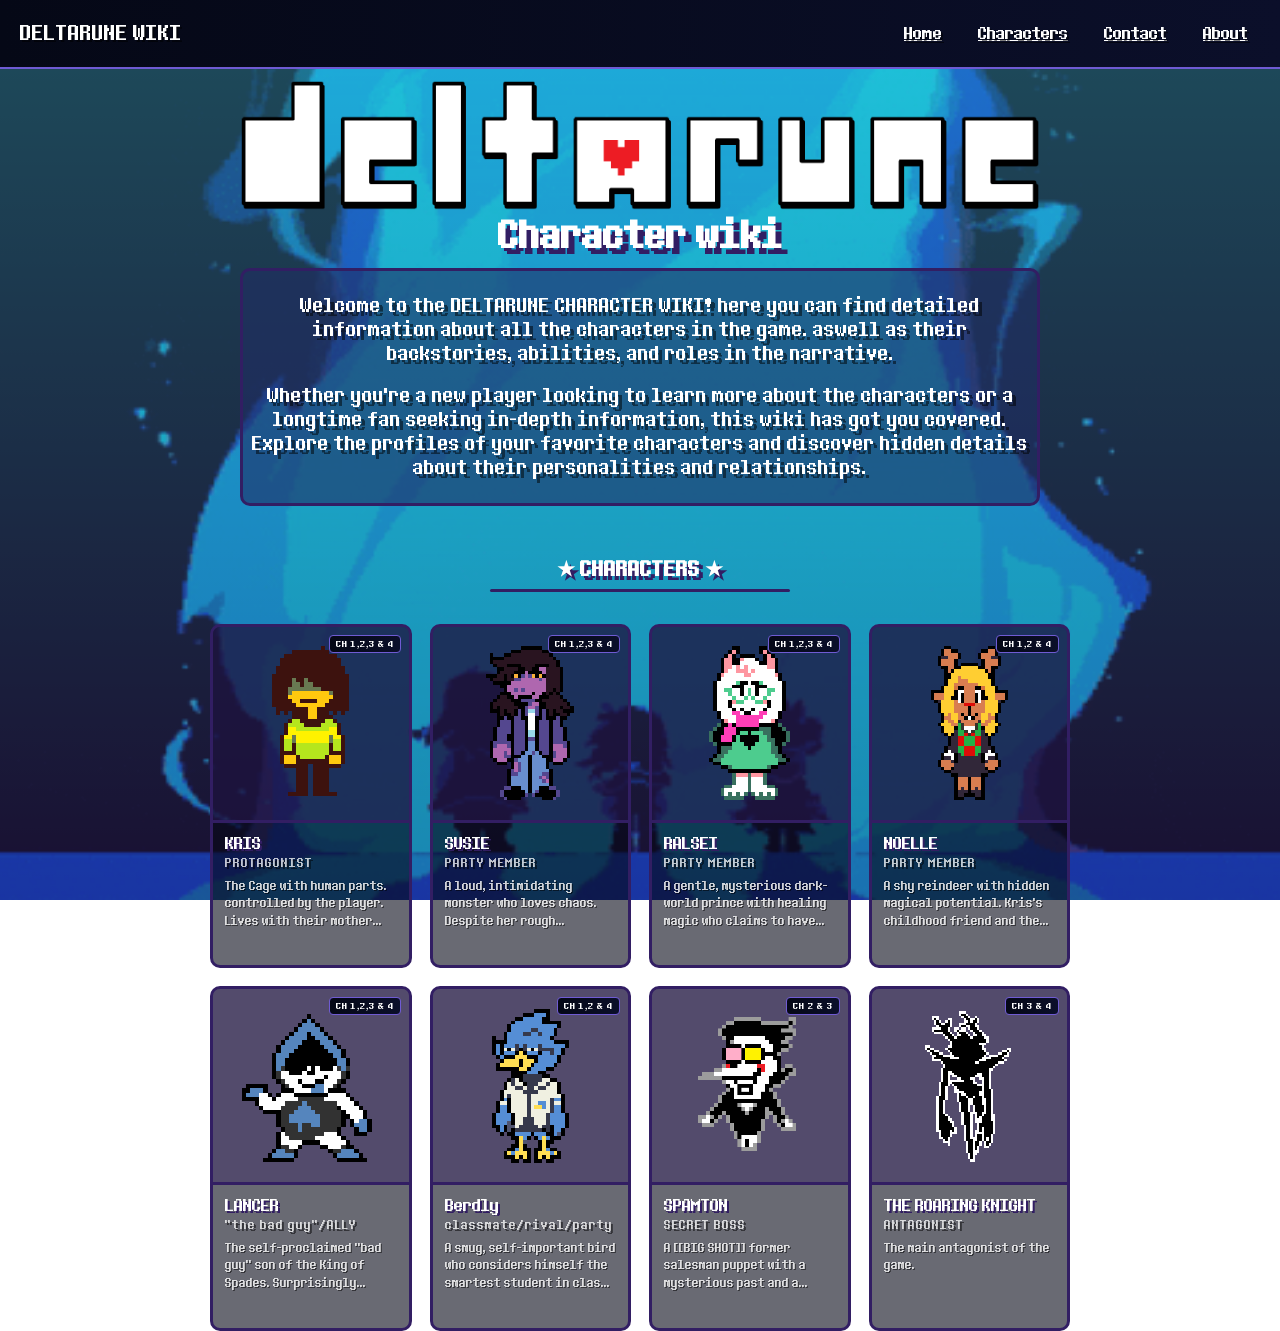
==== commit e768bd7b: "fixed fucking up the whole thing my god" ====
--- a/index.html
+++ b/index.html
@@ -132,7 +132,6 @@
  
         </div>
 </section>
-    
 
 
     <script src="script.js"></script>
--- a/style.css
+++ b/style.css
@@ -1,24 +1,56 @@
-
+html {
+    overflow-x: hidden;
+    box-sizing: border-box;
+}
+
+*, *::before, *::after {
+    box-sizing: inherit;
+}
 
 body {
     font-family: 'Determination';
     margin: 0px;
     padding: 200px 0px 0px;
+    min-height: 100vh;
+    position: relative;
     background: linear-gradient(to bottom, #3c9ab9, #321e63);
-    background-position: absolute;
-}
-
-/* Centered page logo image */
+    background-attachment: fixed;
+    background-size: cover;
+    background-position: top center;
+    overflow-x: hidden;
+}
+
+body::before {
+    content: '';
+    position: fixed;
+    inset: 0;
+    z-index: -1;
+    background-image: url("wall.gif");
+    background-repeat: no-repeat;
+    background-position: center center;
+    background-size: cover;
+    opacity: 0.5;
+    pointer-events: none;
+    rendering: pixelated;
+}
+
+:root {
+    --bg-card: rgba(5, 8, 22, 0.85);
+    --border: rgba(255, 255, 255, 0.2);
+    --radius: 16px;
+    --text: #ffffff;
+    --text-muted: rgba(255, 255, 255, 0.8);
+}
+
 .logo {
     position: absolute;
     top: -80px;
     left: 50%;
     transform: translateX(-50%);
-    width: 800px;
+    width: min(800px, 90vw);
     height: auto;
 }
 
-/* Main subtitle styling below the logo */
 .subtitle {
     text-align: center;
     color: white;
@@ -28,7 +60,6 @@
     scale: 1.5;
 }
 
-/* Styled text box description */
 .subtextStyle {
     text-align: center;
     color: rgb(255, 255, 255);
@@ -36,29 +67,36 @@
     margin-top: 10px;
     text-shadow: #00000081 4px 4px 0px;
     border: #321e63;
-     border-width: 3px;
+    border-width: 3px;
     border-style: solid;
     border-radius: 10px;
     padding: 5px;
-    width: 800px;
+    background: rgba(33, 46, 100, 0.6);
+    width: min(800px, calc(100% - 20px));
     margin-left: auto;
     margin-right: auto;
 }
 
-
-.header{
-        position:fixed;
-        top:0;
-      width:100%;
-      background:linear-gradient(to right,#050816,#0b0f2a);
-      border-bottom:2px solid #6f5bd3;
-      padding:18px 40px;
-      display:flex;
-      align-items:center;
-      justify-content:space-between;
-}   
-
-/* Custom imported pixel-style font */
+.header {
+    position: fixed;
+    top: 0;
+    left: 0;
+    right: 0;
+    z-index: 1000;
+
+    width: 100%;
+    background: linear-gradient(to right, #050816, #0b0f2a);
+    border-bottom: 2px solid #6f5bd3;
+
+    padding: 18px 20px;
+
+    display: flex;
+    align-items: center;
+    justify-content: space-between;
+
+    overflow-x: hidden;
+}
+
 @font-face {
   font-family: 'Determination';
   src: url('determination.ttf') format('truetype');
@@ -66,8 +104,6 @@
   font-style: normal;
 }
 
-
-
 .site-name {
     color: white;
     font-size: 20px;
@@ -78,9 +114,9 @@
     display: flex;
     gap: 12px;
     flex-wrap: wrap;
-    align-items: center;
     justify-content: flex-end;
-    overflow-x: auto;
+    max-width: 100%;
+    min-width: 0;
 }
 
 .nav-bar a {
@@ -88,6 +124,8 @@
     font-size: 16px;
     text-shadow: #00000081 2px 2px 0px;
     transition: 0.2s;
+    white-space: nowrap;
+    padding: 0.3rem 0.75rem;
 }
 
 .nav-bar a:hover {
@@ -98,11 +136,11 @@
 @media (max-width: 600px) {
     .header { padding: 12px 10px; flex-direction: column; align-items: stretch; gap: 8px; }
     .nav-bar { justify-content: center; gap: 8px; }
+    .nav-bar a { flex: 1 1 45%; max-width: 45%; text-align: center; }
     .subtextStyle { width: auto; margin-left: 10px; margin-right: 10px; }
-    .logo { width: 60vw; left: 50%; transform: translateX(-50%); top: -80px; }
-}
-
-/* Characters section container and spacing */
+    .logo { width: min(800px, 90vw); top: -80px; }
+}
+
 .characters-section {
     margin: 50px auto 0;
     max-width: 900px;
@@ -127,14 +165,12 @@
     margin: 0 auto 32px;
 }
 
-/* Responsive grid layout for the character cards */
 .card-grid {
     display: grid;
     grid-template-columns: repeat(auto-fill, minmax(175px, 1fr));
     gap: 18px;
 }
 
-/* Card design and hover animation */
 .char-card {
     position: relative;
     background: rgba(5, 8, 22, 0.6);
@@ -154,7 +190,6 @@
     border-color: #ffea00;
 }
 
-/* Portrait container inside each character card */
 .char-portrait {
     width: 100%;
     aspect-ratio: 1 / 1;
@@ -175,24 +210,10 @@
     image-rendering: pixelated;
 }
 
-.char-card:hover .char-portrait::after {
-    content: '';
-    position: absolute;
-    inset: 0;
-    background: repeating-linear-gradient(
-        to bottom,
-        transparent, transparent 3px,
-        rgba(255,255,255,0.04) 3px, rgba(255,255,255,0.04) 4px
-    );
-    pointer-events: none;
-}
-
-/* Text container for character details */
 .char-info {
     padding: 10px 12px 12px;
 }
 
-/* Character name */
 .char-name {
     color: white;
     font-size: 16px;
@@ -254,6 +275,185 @@
     z-index: 3;
 }
 
+.wiki-body {
+    max-width: 900px;
+    margin: 40px auto 80px;
+    padding: 0 20px;
+}
+
+.wiki-article {
+    display: flex;
+    gap: 28px;
+    align-items: flex-start;
+    transform: scale(1.06);
+    transform-origin: top center;
+}
+
+.wiki-infobox {
+    width: 220px;
+    flex-shrink: 0;
+}
+
+.wiki-section {
+    margin-bottom: 32px;
+}
+
+.infobox-portrait img {
+    width: 100%;
+    height: auto;
+    object-fit: contain;
+    image-rendering: pixelated;
+    display: block;
+    max-width: 220px;
+    margin: 0 auto;
+}
+
+@media (max-width: 900px) {
+    .wiki-article { transform: none; }
+    .wiki-infobox { width: 180px; }
+    .infobox-portrait img { max-width: 180px; }
+}
+
+.infobox-table {
+    width: 100%;
+    border-collapse: collapse;
+    font-size: 11px;
+}
+
+.infobox-table tr + tr td {
+    border-top: 1px solid rgba(50, 30, 99, 0.5);
+}
+
+.infobox-table td {
+    padding: 5px 8px;
+    vertical-align: top;
+    line-height: 1.5;
+    
+}
+
+.infobox-table td:first-child {
+    color: rgba(255,255,255,0.45);
+    letter-spacing: 1px;
+    white-space: nowrap;
+}
+
+.infobox-table td:last-child {
+    color: rgba(255,255,255,0.85);
+}
+
+.wiki-content {
+    flex: 1;
+    min-width: 0;
+    background: rgba(5, 8, 22, 0.18);
+    border: 3px solid #321e63;
+    border-radius: 10px;
+    padding: 16px;
+    margin-bottom: 18px;
+    color: rgba(255,255,255,0.95);
+    font-size: 18px;
+    text-shadow: #00000081 2px 2px 0px;
+    font-family: 'Determination', sans-serif;
+}
+
+.wiki-content p {
+    color: rgb(255, 255, 255);
+    font-size: 13px;
+    line-height: 1.8;
+    margin: 0 0 12px;
+    text-shadow: #000 1px 1px 0;
+}
+
+.wiki-content p strong {
+    color: #ffea00;
+    text-shadow: #321e63 1px 1px 0;
+}
+
+.wiki-content .wiki-section {
+    background: transparent;
+    margin-bottom: 20px;
+    padding: 0;
+}
+
+
+.contact-section {
+  display: flex;
+  flex-direction: column;
+  align-items: center;
+  justify-content: center;
+  width: min(100%, 900px);
+  margin: 0 auto 60px;
+  padding: 2rem 1rem 3rem;
+  text-align: center;
+}
+
+.contact-section h2 {
+  font-size: 2rem;
+  margin-bottom: 0.75rem;
+  font-family: 'Determination', sans-serif;
+}
+.contact-section p {
+  color: var(--text-muted);
+  margin-bottom: 1.5rem;
+  max-width: 660px;
+}
+.contact-form {
+  background: var(--bg-card);
+  border: 1px solid var(--border);
+  border-radius: var(--radius);
+  padding: 1.5rem;
+  width: 100%;
+  max-width: 540px;
+  color: var(--text);
+  font-family: 'Determination', sans-serif;
+}
+
+.contact-form label {
+  display: block;
+  margin-bottom: 0.5rem;
+  color: var(--text);
+  font-weight: 600;
+}
+
+.contact-form input,
+
+.contact-form textarea {
+  width: 100%;
+  padding: 0.85rem 1rem;
+  margin-bottom: 1.2px;
+  border: 1px solid rgba(255, 255, 255, 0.25);
+  border-radius: 5px;
+  background: rgba(10, 10, 22, 0.07);
+  color: var(--text);
+  font-size: 1rem;
+  font-family: inherit;
+}
+
+.contact-form input::placeholder,
+.contact-form textarea::placeholder {
+  color: rgba(255, 255, 255, 0.65);
+}
+
+.contact-form button {
+  display: inline-block;
+  padding: 0.9rem 1.4rem;
+  border: none;
+  border-radius: 0.85rem;
+  background: #28275f;
+  color: #050816;
+  transition: transform 0.2s ease, background 0.2s ease;
+  font-family: inherit;
+}
+
+.contact-form button:hover {
+  transform: translateY(-1px);
+  background: #ffd000;
+}
+
+@media (max-width: 640px) {
+    .wiki-article { flex-direction: column-reverse; }
+    .wiki-infobox { width: 100%; }
+}
+
 .char-card:nth-child(1) { animation-delay: 0.05s; }
 .char-card:nth-child(2) { animation-delay: 0.05s; }
 .char-card:nth-child(3) { animation-delay: 0.05s; }
@@ -269,5 +469,4 @@
 
 @media (max-width: 600px) {
     .characters-section { padding: 0 12px; }
-}
-
+}
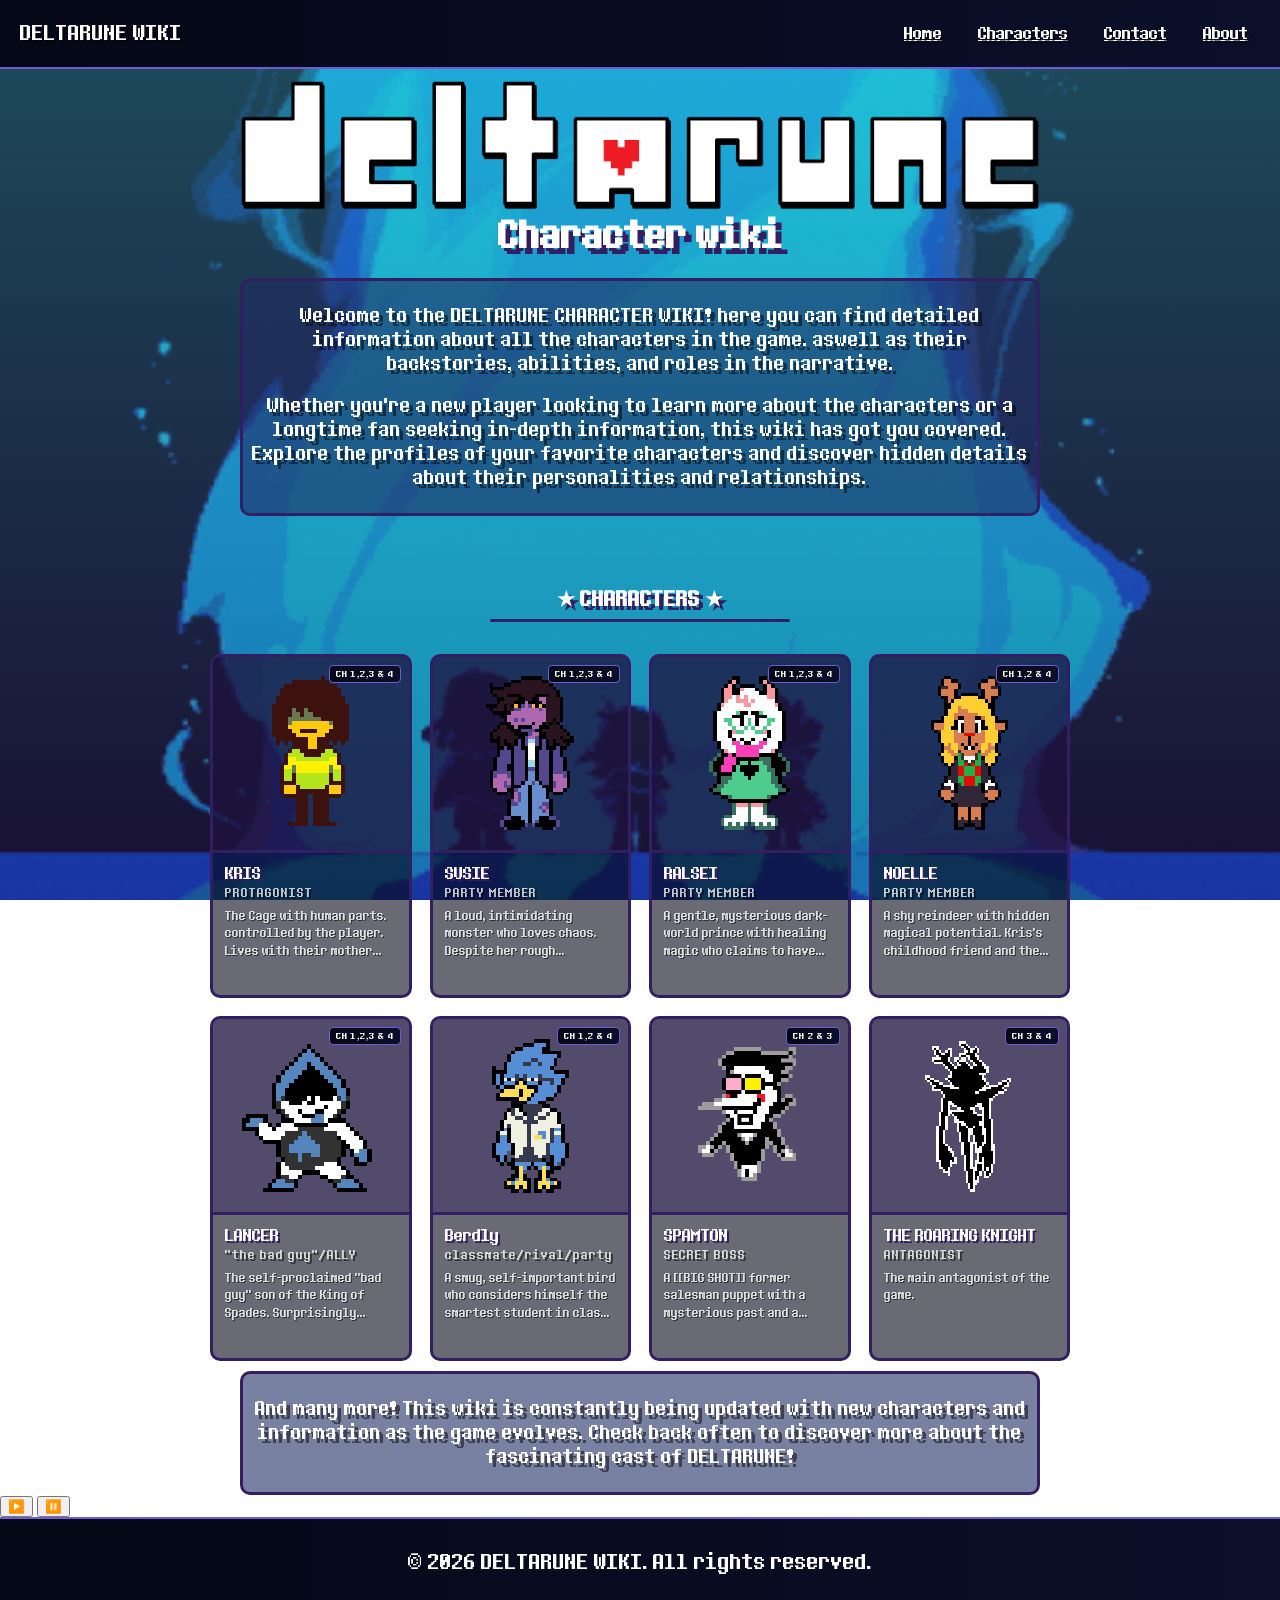
==== commit 18f91d14: "footer, och sånt" ====
--- a/index.html
+++ b/index.html
@@ -132,6 +132,19 @@
  
         </div>
 </section>
+<section class="subtextStyle">
+    <p>And many more! This wiki is constantly being updated with new characters and information as the game evolves. Check back often to discover more about the fascinating cast of DELTARUNE!</p>
+</section>
+
+<audio id="backgroundMusic" src="theme.mp3" loop autoplay></audio>
+
+<div class="music-controls">
+    <button id="playMusic" aria-label="Play background music">▶️</button>
+    <button id="pauseMusic" aria-label="Pause background music">⏸️</button>
+</div>
+<footer class="footer">
+    <p>© 2026 DELTARUNE WIKI. All rights reserved.</p>
+</footer>
 
 
     <script src="script.js"></script>
--- a/style.css
+++ b/style.css
@@ -1,17 +1,32 @@
 html {
+    height: 100%;
     overflow-x: hidden;
     box-sizing: border-box;
 }
 
 *, *::before, *::after {
     box-sizing: inherit;
+}
+
+.footer {
+    text-align: center;
+    padding: 10px 20px;
+    background: linear-gradient(to right, #050816, #0b0f2a);
+    border-top: 2px solid #6f5bd3;
+    color: white;
+    font-size: 20px;
+    font-family: 'Determination', sans-serif;
+    flex-shrink: 0;
+    margin-top: auto;
 }
 
 body {
     font-family: 'Determination';
     margin: 0px;
     padding: 200px 0px 0px;
-    min-height: 100vh;
+    min-height: 100%;
+    display: flex;
+    flex-direction: column;
     position: relative;
     background: linear-gradient(to bottom, #3c9ab9, #321e63);
     background-attachment: fixed;
@@ -452,6 +467,7 @@
 @media (max-width: 640px) {
     .wiki-article { flex-direction: column-reverse; }
     .wiki-infobox { width: 100%; }
+     .wiki-infobox { height: 100%; }
 }
 
 .char-card:nth-child(1) { animation-delay: 0.05s; }
